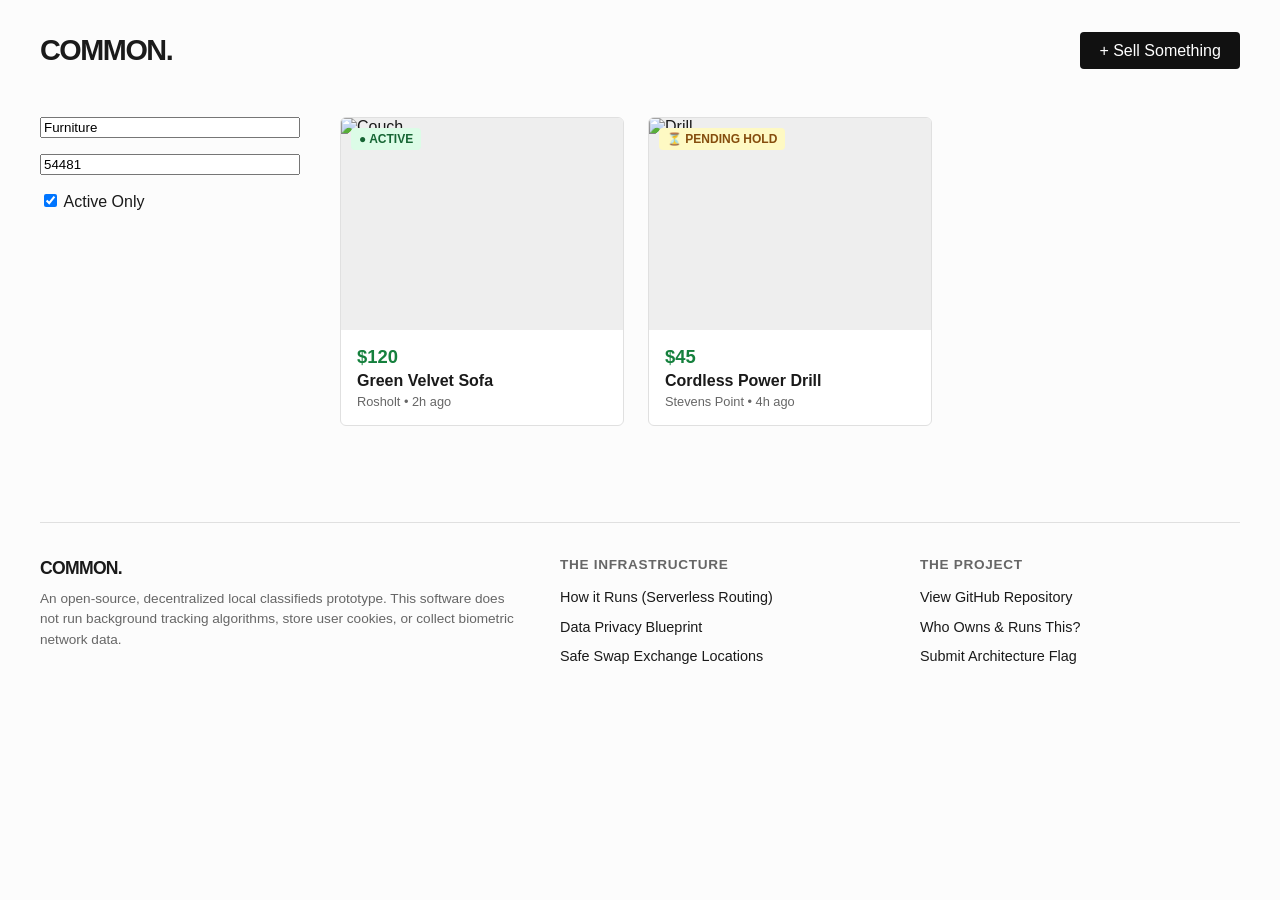
==== browse.html @ 691ca088 "Add footer section to browse.html Added footer with project and infrastructure information." ====
<!-- browse.html -->
<!DOCTYPE html>
<html lang="en">
<head>
    <meta charset="UTF-8"><title>Browse - COMMON.</title>
    <link rel="stylesheet" href="style.css">
    <style>
        .split { display: grid; grid-template-columns: 260px 1fr; gap: 2.5rem; max-width: 1200px; margin: 0 auto; }
        .sidebar { display: flex; flex-direction: column; gap: 1rem; }
        .feed-grid { display: grid; grid-template-columns: repeat(auto-fill, minmax(220px, 1fr)); gap: 1.5rem; }
        .card { background: var(--surface); border: 1px solid var(--border); border-radius: 6px; overflow: hidden; text-decoration: none; color: inherit; display: flex; flex-direction: column; }
        .img-wrap { position: relative; aspect-ratio: 4/3; background: #eee; }
        .img-wrap img { width: 100%; height: 100%; object-fit: cover; }
        .card-details { padding: 1rem; display: flex; flex-direction: column; gap: 0.25rem; }
        .price { font-size: 1.15rem; font-weight: 700; color: var(--accent-green); }
    </style>
</head>
<body>
    <header>
        <a href="index.html" class="logo-btn"><h1>COMMON.</h1></a>
        <a href="post.html" class="btn">+ Sell Something</a>
    </header>
    <main class="split">
        <aside class="sidebar">
            <input type="text" placeholder="Keywords..." value="Furniture">
            <input type="number" value="54481">
            <label><input type="checkbox" checked> Active Only</label>
        </aside>
        <section>
            <div class="feed-grid">
                <!-- Card 1: Active Household Listing -->
                <a href="#" class="card">
                    <div class="img-wrap">
                        <img src="https://unsplash.com" alt="Couch">
                        <div class="badge badge-active" style="position:absolute; top:10px; left:10px;">● Active</div>
                    </div>
                    <div class="card-details">
                        <span class="price">$120</span>
                        <h4 style="margin:0;">Green Velvet Sofa</h4>
                        <span style="font-size:0.8rem; color:var(--text-muted);">Rosholt • 2h ago</span>
                    </div>
                </a>
                <!-- Card 2: Pending Hold Household Listing -->
                <a href="#" class="card">
                    <div class="img-wrap">
                        <img src="https://unsplash.com" alt="Drill">
                        <div class="badge badge-pending" style="position:absolute; top:10px; left:10px;">⏳ Pending Hold</div>
                    </div>
                    <div class="card-details">
                        <span class="price">$45</span>
                        <h4 style="margin:0;">Cordless Power Drill</h4>
                        <span style="font-size:0.8rem; color:var(--text-muted);">Stevens Point • 4h ago</span>
                    </div>
                </a>
            </div>
        </section>
    </main>
    <footer>
    <div class="footer-brand">
        <h4>COMMON.</h4>
        <p>An open-source, decentralized local classifieds prototype. This software does not run background tracking algorithms, store user cookies, or collect biometric network data.</p>
    </div>
    
    <div class="footer-links">
        <h5>The Infrastructure</h5>
        <ul>
            <li><a href="#">How it Runs (Serverless Routing)</a></li>
            <li><a href="#">Data Privacy Blueprint</a></li>
            <li><a href="#">Safe Swap Exchange Locations</a></li>
        </ul>
    </div>

    <div class="footer-links">
        <h5>The Project</h5>
        <ul>
            <li><a href="https://github.com" target="_blank">View GitHub Repository</a></li>
            <li><a href="#">Who Owns & Runs This?</a></li>
            <li><a href="#">Submit Architecture Flag</a></li>
        </ul>
    </div>
</footer>

</body>
</html>
---- style.css ----
/* style.css */
:root { 
    --bg: #fcfcfc; 
    --surface: #ffffff;
    --text: #1a1a1a; 
    --text-muted: #666666;
    --border: #e0e0e0; 
    --accent-green: #15803d;
    --accent-gold: #a16207;
}

body { 
    font-family: -apple-system, BlinkMacSystemFont, "Segoe UI", Roboto, sans-serif; 
    background: var(--bg); 
    color: var(--text); 
    margin: 0; 
    padding: 2rem; 
}

/* Global Nav System */
header { 
    max-width: 1200px; 
    margin: 0 auto 3rem auto; 
    display: flex; 
    justify-content: space-between; 
    align-items: center;
}
.logo-btn { text-decoration: none; color: var(--text); }
h1 { font-size: 1.8rem; font-weight: 800; margin: 0; letter-spacing: -0.05em; }
.btn { background: #111; color: white; border: none; padding: 0.6rem 1.2rem; border-radius: 4px; font-weight: 500; cursor: pointer; text-decoration: none; }
.btn:hover { background: #333; }

/* Status Protocols used on feed and individual listings */
.badge { font-size: 0.75rem; font-weight: 700; padding: 0.25rem 0.5rem; border-radius: 4px; text-transform: uppercase; }
.badge-active { background: #dcfce7; color: #166534; }
.badge-pending { background: #fef9c3; color: #854d0e; }

/* Footer & Transparency Framework */
footer {
    max-width: 1200px;
    margin: 6rem auto 2rem auto;
    padding-top: 2rem;
    border-top: 1px solid var(--border);
    display: grid;
    grid-template-columns: 1.5fr 1fr 1fr;
    gap: 2.5rem;
    font-size: 0.9rem;
    line-height: 1.5;
}
.footer-brand h4 { font-size: 1.1rem; font-weight: 800; margin: 0 0 0.5rem 0; letter-spacing: -0.04em; }
.footer-brand p { color: var(--text-muted); margin: 0; font-size: 0.85rem; }
.footer-links h5 { font-size: 0.85rem; font-weight: 700; margin: 0 0 0.75rem 0; text-transform: uppercase; letter-spacing: 0.05em; color: var(--text-muted); }
.footer-links ul { list-style: none; padding: 0; margin: 0; }
.footer-links li { margin-bottom: 0.5rem; }
.footer-links a { color: var(--text); text-decoration: none; border-bottom: 1px dashed transparent; }
.footer-links a:hover { border-bottom-color: var(--text); }

@media (max-width: 768px) {
    footer { grid-template-columns: 1fr; gap: 1.5rem; text-align: center; }
}
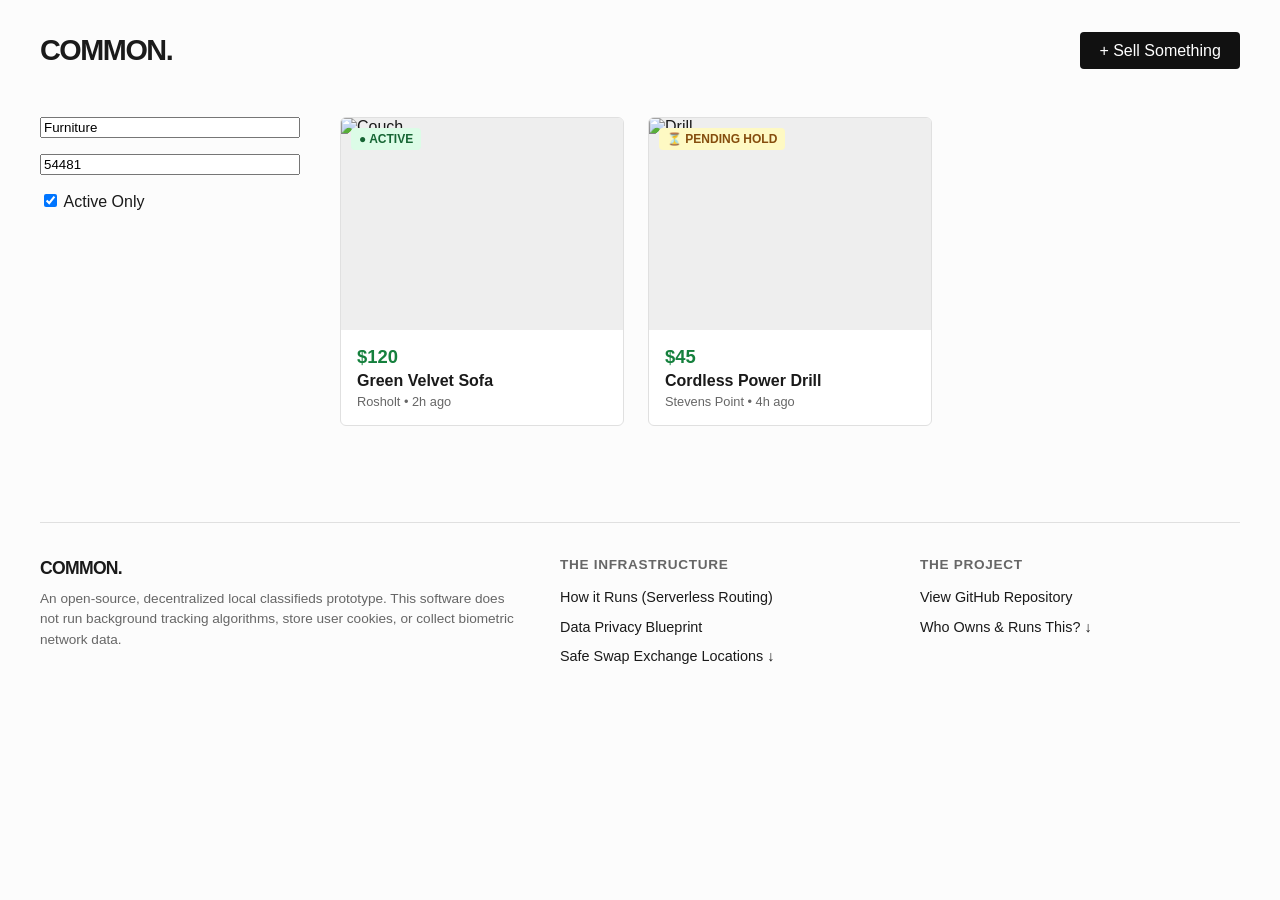
==== commit 681464f8: "Enhance footer with toggle functionality Added functionality to toggle safe swap exchange locations " ====
--- a/browse.html
+++ b/browse.html
@@ -29,7 +29,7 @@
         <section>
             <div class="feed-grid">
                 <!-- Card 1: Active Household Listing -->
-                <a href="#" class="card">
+                <a href="listing.html" class="card">
                     <div class="img-wrap">
                         <img src="https://unsplash.com" alt="Couch">
                         <div class="badge badge-active" style="position:absolute; top:10px; left:10px;">● Active</div>
@@ -61,24 +61,38 @@
         <p>An open-source, decentralized local classifieds prototype. This software does not run background tracking algorithms, store user cookies, or collect biometric network data.</p>
     </div>
     
-    <div class="footer-links">
-        <h5>The Infrastructure</h5>
-        <ul>
-            <li><a href="#">How it Runs (Serverless Routing)</a></li>
-            <li><a href="#">Data Privacy Blueprint</a></li>
-            <li><a href="#">Safe Swap Exchange Locations</a></li>
-        </ul>
-    </div>
+   <div class="footer-links">
+    <h5>The Infrastructure</h5>
+    <ul>
+        <li><a href="#">How it Runs (Serverless Routing)</a></li>
+        <li><a href="#">Data Privacy Blueprint</a></li>
+        <!-- Triggers global app.js module safely -->
+        <li>
+            <a href="javascript:void(0);" onclick="toggleSafeZones()" id="safeZoneToggleLink">Safe Swap Exchange Locations ↓</a>
+            <div id="safeZonePopup" style="display: none; margin-top: 0.75rem; padding: 1rem; background: #edf7ed; border: 1px solid #c3e6cb; border-radius: 6px; color: #1e4620;">
+                <ul id="safeLocationList" style="margin: 0; padding-left: 1.2rem;"></ul>
+            </div>
+        </li>
+    </ul>
+</div>
 
-    <div class="footer-links">
-        <h5>The Project</h5>
-        <ul>
-            <li><a href="https://github.com" target="_blank">View GitHub Repository</a></li>
-            <li><a href="#">Who Owns & Runs This?</a></li>
-            <li><a href="#">Submit Architecture Flag</a></li>
-        </ul>
-    </div>
+<div class="footer-links">
+    <h5>The Project</h5>
+    <ul>
+        <li><a href="https://github.com/SlothUIM/my-marketplace-project" target="_blank">View GitHub Repository</a></li>
+        <!-- Triggers global app.js module safely -->
+        <li>
+            <a href="javascript:void(0);" onclick="toggleOwnershipInfo()" id="ownerToggleLink">Who Owns & Runs This? ↓</a>
+            <div id="ownershipPopup" style="display: none; margin-top: 0.75rem; padding: 1rem; background: #f4f4f5; border: 1px solid var(--border); border-radius: 6px; color: #333;">
+                <strong>Nobody owns it. It is an open-source utility.</strong><br><br>
+                This platform is a transparent public prototype. The code is hosted on GitHub for anyone to copy, audit, or deploy locally.
+            </div>
+        </li>
+    </ul>
+</div>
+
 </footer>
+<script src="app.js"></script>
 
 </body>
 </html>
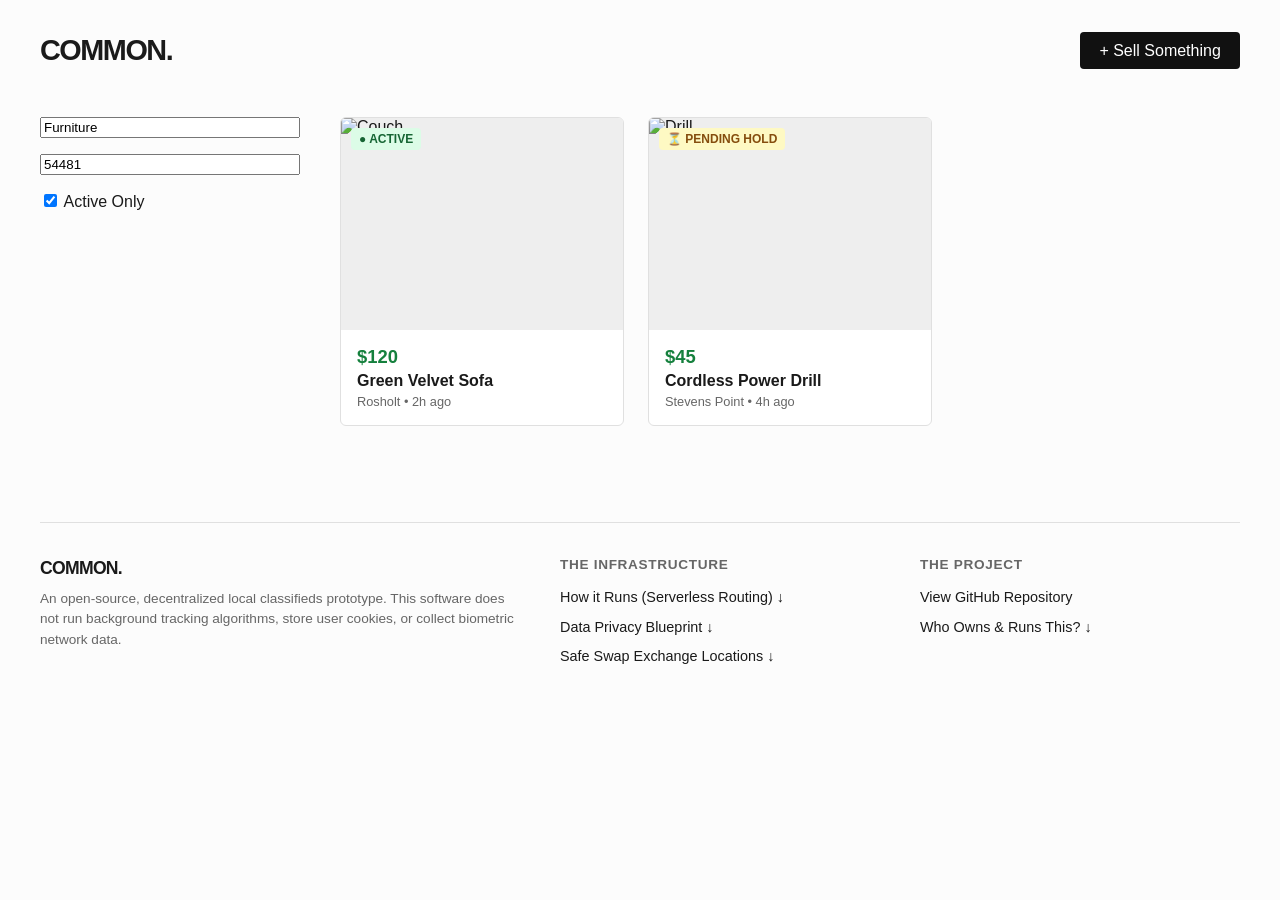
==== commit 288ce868: "Enhance footer with new links and toggle components Updated footer links and added new toggle compon" ====
--- a/browse.html
+++ b/browse.html
@@ -55,43 +55,62 @@
             </div>
         </section>
     </main>
-    <footer>
+<footer>
     <div class="footer-brand">
         <h4>COMMON.</h4>
         <p>An open-source, decentralized local classifieds prototype. This software does not run background tracking algorithms, store user cookies, or collect biometric network data.</p>
     </div>
     
-   <div class="footer-links">
-    <h5>The Infrastructure</h5>
-    <ul>
-        <li><a href="#">How it Runs (Serverless Routing)</a></li>
-        <li><a href="#">Data Privacy Blueprint</a></li>
-        <!-- Triggers global app.js module safely -->
-        <li>
-            <a href="javascript:void(0);" onclick="toggleSafeZones()" id="safeZoneToggleLink">Safe Swap Exchange Locations ↓</a>
-            <div id="safeZonePopup" style="display: none; margin-top: 0.75rem; padding: 1rem; background: #edf7ed; border: 1px solid #c3e6cb; border-radius: 6px; color: #1e4620;">
-                <ul id="safeLocationList" style="margin: 0; padding-left: 1.2rem;"></ul>
-            </div>
-        </li>
-    </ul>
-</div>
+    <div class="footer-links">
+        <h5>The Infrastructure</h5>
+        <ul>
+            <!-- 3. How It Runs Toggle Component -->
+            <li>
+                <a href="javascript:void(0);" onclick="toggleHowItRuns()" id="howItRunsToggleLink">How it Runs (Serverless Routing) ↓</a>
+                <div id="howItRunsPopup" style="display: none; margin-top: 0.75rem; padding: 1rem; background: #f4f4f5; border: 1px solid var(--border); border-radius: 6px; font-size: 0.85rem; color: #333; line-height: 1.4;">
+                    <strong>Stateless Architecture Protocol:</strong><br><br>
+                    This platform functions without a traditional central user database. When listings are created, data fields are stored as single-use transactional records indexed strictly by geographical location filters. 
+                    <br><br>
+                    Communication operates via transient server-side mail transfer relays that expire dynamically, meaning no persistent data footprints are retained once transactions close.
+                </div>
+            </li>
+            
+            <!-- 4. Data Privacy Blueprint Toggle Component -->
+            <li>
+                <a href="javascript:void(0);" onclick="togglePrivacyBlueprint()" id="privacyBlueprintToggleLink">Data Privacy Blueprint ↓</a>
+                <div id="privacyBlueprintPopup" style="display: none; margin-top: 0.75rem; padding: 1rem; background: #f4f4f5; border: 1px solid var(--border); border-radius: 6px; font-size: 0.85rem; color: #333; line-height: 1.4;">
+                    <strong>Uncompromising Anonymity Principles:</strong><br><br>
+                    • <strong>0 KB Tracking:</strong> No Facebook SDKs, Google Analytics script injections, or marketing tracking pixels are compiled into this application code.<br>
+                    • <strong>Endpoint Masking:</strong> Sensitive delivery data fields like phone handles or P2P financial signatures are scrambled via backend routing payloads, hidden from bots, and opened directly in device native environments securely.
+                </div>
+            </li>
+            
+            <!-- 1. Safe Swap Toggle Component -->
+            <li>
+                <a href="javascript:void(0);" onclick="toggleSafeZones()" id="safeZoneToggleLink">Safe Swap Exchange Locations ↓</a>
+                <div id="safeZonePopup" style="display: none; margin-top: 0.75rem; padding: 1rem; background: #edf7ed; border: 1px solid #c3e6cb; border-radius: 6px; font-size: 0.85rem; color: #1e4620; line-height: 1.4;">
+                    <ul id="safeLocationList" style="margin: 0; padding-left: 1.2rem;"></ul>
+                </div>
+            </li>
+        </ul>
+    </div>
 
-<div class="footer-links">
-    <h5>The Project</h5>
-    <ul>
-        <li><a href="https://github.com/SlothUIM/my-marketplace-project" target="_blank">View GitHub Repository</a></li>
-        <!-- Triggers global app.js module safely -->
-        <li>
-            <a href="javascript:void(0);" onclick="toggleOwnershipInfo()" id="ownerToggleLink">Who Owns & Runs This? ↓</a>
-            <div id="ownershipPopup" style="display: none; margin-top: 0.75rem; padding: 1rem; background: #f4f4f5; border: 1px solid var(--border); border-radius: 6px; color: #333;">
-                <strong>Nobody owns it. It is an open-source utility.</strong><br><br>
-                This platform is a transparent public prototype. The code is hosted on GitHub for anyone to copy, audit, or deploy locally.
-            </div>
-        </li>
-    </ul>
-</div>
+    <div class="footer-links">
+        <h5>The Project</h5>
+        <ul>
+            <li><a href="https://github.com" target="_blank">View GitHub Repository</a></li>
+            <!-- 2. Who Owns This Toggle Component -->
+            <li>
+                <a href="javascript:void(0);" onclick="toggleOwnershipInfo()" id="ownerToggleLink">Who Owns & Runs This? ↓</a>
+                <div id="ownershipPopup" style="display: none; margin-top: 0.75rem; padding: 1rem; background: #f4f4f5; border: 1px solid var(--border); border-radius: 6px; font-size: 0.85rem; color: #333; line-height: 1.4;">
+                    <strong>Nobody owns it. It is an open-source utility.</strong><br><br>
+                    This platform is a transparent public prototype born from real exhaustion with modern big-tech data tracking and web slop. The source files belong fully to the open-source software community.
+                </div>
+            </li>
+        </ul>
+    </div>
+</footer>
 
-</footer>
 <script src="app.js"></script>
 
 </body>
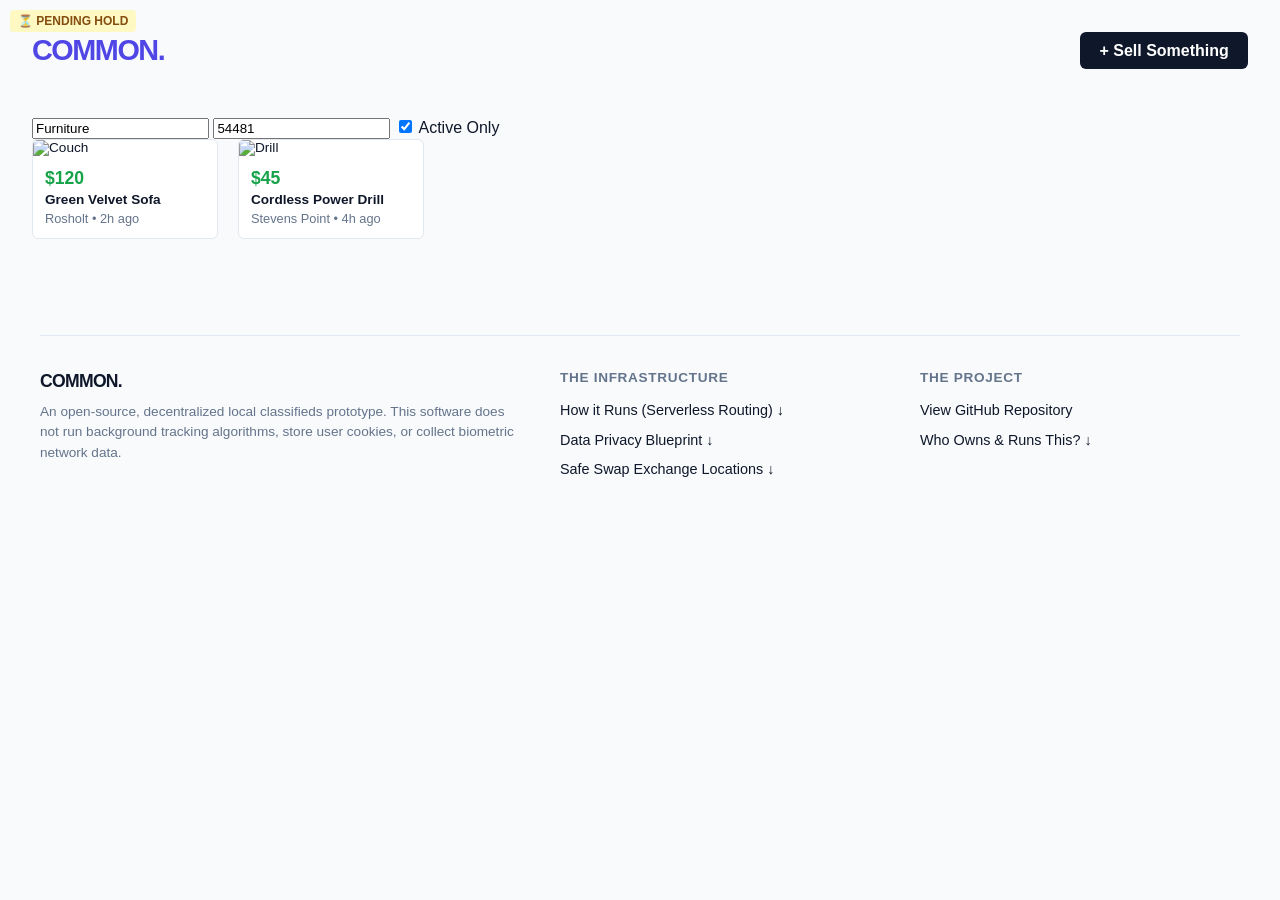
==== commit 39a01a45: "Revise feed grid and card styles for improved layout Updated the layout and styling of the feed grid" ====
--- a/browse.html
+++ b/browse.html
@@ -4,16 +4,30 @@
 <head>
     <meta charset="UTF-8"><title>Browse - COMMON.</title>
     <link rel="stylesheet" href="style.css">
-    <style>
-        .split { display: grid; grid-template-columns: 260px 1fr; gap: 2.5rem; max-width: 1200px; margin: 0 auto; }
-        .sidebar { display: flex; flex-direction: column; gap: 1rem; }
-        .feed-grid { display: grid; grid-template-columns: repeat(auto-fill, minmax(220px, 1fr)); gap: 1.5rem; }
-        .card { background: var(--surface); border: 1px solid var(--border); border-radius: 6px; overflow: hidden; text-decoration: none; color: inherit; display: flex; flex-direction: column; }
-        .img-wrap { position: relative; aspect-ratio: 4/3; background: #eee; }
-        .img-wrap img { width: 100%; height: 100%; object-fit: cover; }
-        .card-details { padding: 1rem; display: flex; flex-direction: column; gap: 0.25rem; }
-        .price { font-size: 1.15rem; font-weight: 700; color: var(--accent-green); }
-    </style>
+   <!-- browse.html - Compact Matrix Setup -->
+<style>
+    /* Replace the old feed-grid code with this */
+    .feed-grid { 
+        display: grid; 
+        grid-template-columns: repeat(auto-fill, minmax(180px, 1fr)); 
+        gap: 1.25rem; 
+    }
+    .card { 
+        background: var(--surface); 
+        border: 1px solid var(--border); 
+        border-radius: 6px; 
+        overflow: hidden; 
+        text-decoration: none; 
+        color: inherit; 
+        display: flex; 
+        flex-direction: column; 
+        font-size: 0.85rem; /* Slightly smaller typography to match smaller card */
+    }
+    .card:hover { border-color: var(--accent-indigo); }
+    .card-details { padding: 0.75rem; display: flex; flex-direction: column; gap: 0.2rem; }
+    .price { font-size: 1.1rem; font-weight: 700; color: var(--accent-green); }
+</style>
+
 </head>
 <body>
     <header>
--- a/style.css
+++ b/style.css
@@ -1,12 +1,14 @@
 /* style.css */
+/* style.css - Token Expansion Update */
 :root { 
-    --bg: #fcfcfc; 
+    --bg: #f8fafc; 
     --surface: #ffffff;
-    --text: #1a1a1a; 
-    --text-muted: #666666;
-    --border: #e0e0e0; 
-    --accent-green: #15803d;
-    --accent-gold: #a16207;
+    --text: #0f172a; 
+    --text-muted: #64748b;
+    --border: #e2e8f0; 
+    --accent-indigo: #4f46e5;
+    --accent-green: #16a34a;
+    --accent-gold: #ca8a04;
 }
 
 body { 
@@ -17,18 +19,27 @@
     padding: 2rem; 
 }
 
-/* Global Nav System */
+/* Expanded Grid Systems */
+.grid-6x {
+    display: grid;
+    grid-template-columns: repeat(auto-fill, minmax(180px, 1fr));
+    gap: 1.25rem;
+    max-width: 1300px;
+    margin: 0 auto;
+}
+
+/* Global Nav System Update */
 header { 
-    max-width: 1200px; 
+    max-width: 1300px; 
     margin: 0 auto 3rem auto; 
     display: flex; 
     justify-content: space-between; 
     align-items: center;
 }
 .logo-btn { text-decoration: none; color: var(--text); }
-h1 { font-size: 1.8rem; font-weight: 800; margin: 0; letter-spacing: -0.05em; }
-.btn { background: #111; color: white; border: none; padding: 0.6rem 1.2rem; border-radius: 4px; font-weight: 500; cursor: pointer; text-decoration: none; }
-.btn:hover { background: #333; }
+h1 { font-size: 1.8rem; font-weight: 800; margin: 0; letter-spacing: -0.05em; color: var(--accent-indigo); }
+.btn { background: var(--text); color: white; border: none; padding: 0.6rem 1.2rem; border-radius: 6px; font-weight: 600; cursor: pointer; text-decoration: none; }
+.btn:hover { background: #1e293b; }
 
 /* Status Protocols used on feed and individual listings */
 .badge { font-size: 0.75rem; font-weight: 700; padding: 0.25rem 0.5rem; border-radius: 4px; text-transform: uppercase; }
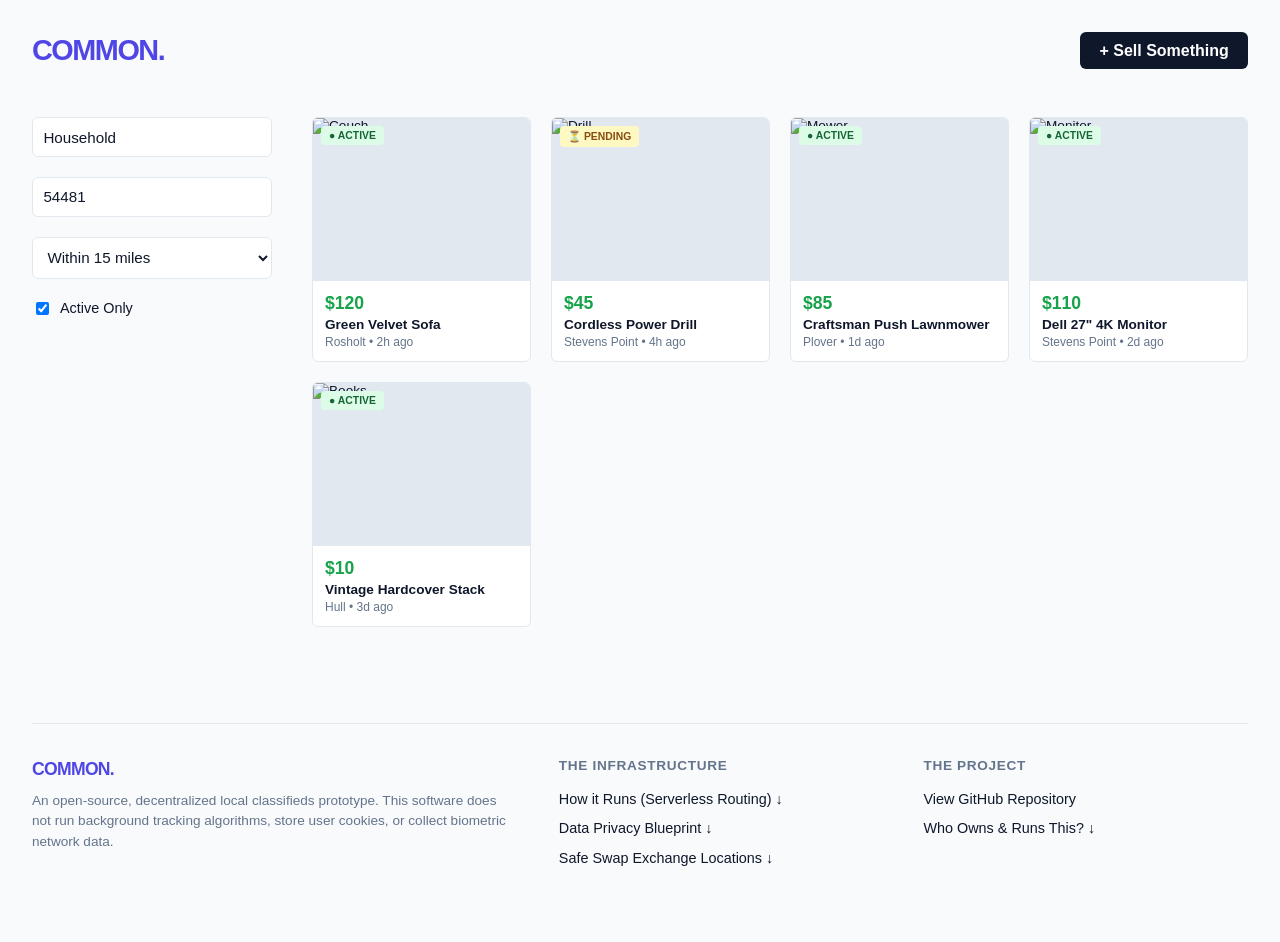
==== commit 11c5d24f: "Refactor browse.html for improved layout and features Updated the browse.html file to remove old sty" ====
--- a/browse.html
+++ b/browse.html
@@ -2,130 +2,150 @@
 <!DOCTYPE html>
 <html lang="en">
 <head>
-    <meta charset="UTF-8"><title>Browse - COMMON.</title>
+    <meta charset="UTF-8">
+    <title>Browse - COMMON.</title>
     <link rel="stylesheet" href="style.css">
-   <!-- browse.html - Compact Matrix Setup -->
-<style>
-    /* Replace the old feed-grid code with this */
-    .feed-grid { 
-        display: grid; 
-        grid-template-columns: repeat(auto-fill, minmax(180px, 1fr)); 
-        gap: 1.25rem; 
-    }
-    .card { 
-        background: var(--surface); 
-        border: 1px solid var(--border); 
-        border-radius: 6px; 
-        overflow: hidden; 
-        text-decoration: none; 
-        color: inherit; 
-        display: flex; 
-        flex-direction: column; 
-        font-size: 0.85rem; /* Slightly smaller typography to match smaller card */
-    }
-    .card:hover { border-color: var(--accent-indigo); }
-    .card-details { padding: 0.75rem; display: flex; flex-direction: column; gap: 0.2rem; }
-    .price { font-size: 1.1rem; font-weight: 700; color: var(--accent-green); }
-</style>
-
 </head>
 <body>
+
     <header>
         <a href="index.html" class="logo-btn"><h1>COMMON.</h1></a>
         <a href="post.html" class="btn">+ Sell Something</a>
     </header>
+
     <main class="split">
+        <!-- LEFT COLUMN: SIDEBAR CONTROLS -->
         <aside class="sidebar">
-            <input type="text" placeholder="Keywords..." value="Furniture">
+            <input type="text" placeholder="Keywords..." value="Household">
             <input type="number" value="54481">
+            <select>
+                <option>Within 15 miles</option>
+                <option>Within 30 miles</option>
+            </select>
             <label><input type="checkbox" checked> Active Only</label>
         </aside>
+
+        <!-- RIGHT COLUMN: CHRONOLOGICAL MATRIX SELECTION -->
         <section>
             <div class="feed-grid">
-                <!-- Card 1: Active Household Listing -->
+                
+                <!-- Card 1: Active Velvet Couch -->
                 <a href="listing.html" class="card">
                     <div class="img-wrap">
                         <img src="https://unsplash.com" alt="Couch">
-                        <div class="badge badge-active" style="position:absolute; top:10px; left:10px;">● Active</div>
+                        <div class="badge badge-active" style="position:absolute; top:8px; left:8px;">● Active</div>
                     </div>
                     <div class="card-details">
                         <span class="price">$120</span>
-                        <h4 style="margin:0;">Green Velvet Sofa</h4>
-                        <span style="font-size:0.8rem; color:var(--text-muted);">Rosholt • 2h ago</span>
+                        <h4 style="margin:0; font-weight:600; white-space:nowrap; overflow:hidden; text-overflow:ellipsis;">Green Velvet Sofa</h4>
+                        <span style="font-size:0.75rem; color:var(--text-muted);">Rosholt • 2h ago</span>
                     </div>
                 </a>
-                <!-- Card 2: Pending Hold Household Listing -->
+
+                <!-- Card 2: Pending Power Drill -->
                 <a href="#" class="card">
                     <div class="img-wrap">
                         <img src="https://unsplash.com" alt="Drill">
-                        <div class="badge badge-pending" style="position:absolute; top:10px; left:10px;">⏳ Pending Hold</div>
+                        <div class="badge badge-pending" style="position:absolute; top:8px; left:8px;">⏳ Pending</div>
                     </div>
                     <div class="card-details">
                         <span class="price">$45</span>
-                        <h4 style="margin:0;">Cordless Power Drill</h4>
-                        <span style="font-size:0.8rem; color:var(--text-muted);">Stevens Point • 4h ago</span>
+                        <h4 style="margin:0; font-weight:600; white-space:nowrap; overflow:hidden; text-overflow:ellipsis;">Cordless Power Drill</h4>
+                        <span style="font-size:0.75rem; color:var(--text-muted);">Stevens Point • 4h ago</span>
                     </div>
                 </a>
+
+                <!-- Card 3: Craftsman Mower -->
+                <a href="#" class="card">
+                    <div class="img-wrap">
+                        <img src="https://unsplash.com" alt="Mower">
+                        <div class="badge badge-active" style="position:absolute; top:8px; left:8px;">● Active</div>
+                    </div>
+                    <div class="card-details">
+                        <span class="price">$85</span>
+                        <h4 style="margin:0; font-weight:600; white-space:nowrap; overflow:hidden; text-overflow:ellipsis;">Craftsman Push Lawnmower</h4>
+                        <span style="font-size:0.75rem; color:var(--text-muted);">Plover • 1d ago</span>
+                    </div>
+                </a>
+
+                <!-- Card 4: Dell Monitor -->
+                <a href="#" class="card">
+                    <div class="img-wrap">
+                        <img src="https://unsplash.com" alt="Monitor">
+                        <div class="badge badge-active" style="position:absolute; top:8px; left:8px;">● Active</div>
+                    </div>
+                    <div class="card-details">
+                        <span class="price">$110</span>
+                        <h4 style="margin:0; font-weight:600; white-space:nowrap; overflow:hidden; text-overflow:ellipsis;">Dell 27" 4K Monitor</h4>
+                        <span style="font-size:0.75rem; color:var(--text-muted);">Stevens Point • 2d ago</span>
+                    </div>
+                </a>
+
+                <!-- Card 5: Vintage Books -->
+                <a href="#" class="card">
+                    <div class="img-wrap">
+                        <img src="https://unsplash.com" alt="Books">
+                        <div class="badge badge-active" style="position:absolute; top:8px; left:8px;">● Active</div>
+                    </div>
+                    <div class="card-details">
+                        <span class="price">$10</span>
+                        <h4 style="margin:0; font-weight:600; white-space:nowrap; overflow:hidden; text-overflow:ellipsis;">Vintage Hardcover Stack</h4>
+                        <span style="font-size:0.75rem; color:var(--text-muted);">Hull • 3d ago</span>
+                    </div>
+                </a>
+
             </div>
         </section>
     </main>
-<footer>
-    <div class="footer-brand">
-        <h4>COMMON.</h4>
-        <p>An open-source, decentralized local classifieds prototype. This software does not run background tracking algorithms, store user cookies, or collect biometric network data.</p>
-    </div>
-    
-    <div class="footer-links">
-        <h5>The Infrastructure</h5>
-        <ul>
-            <!-- 3. How It Runs Toggle Component -->
-            <li>
-                <a href="javascript:void(0);" onclick="toggleHowItRuns()" id="howItRunsToggleLink">How it Runs (Serverless Routing) ↓</a>
-                <div id="howItRunsPopup" style="display: none; margin-top: 0.75rem; padding: 1rem; background: #f4f4f5; border: 1px solid var(--border); border-radius: 6px; font-size: 0.85rem; color: #333; line-height: 1.4;">
-                    <strong>Stateless Architecture Protocol:</strong><br><br>
-                    This platform functions without a traditional central user database. When listings are created, data fields are stored as single-use transactional records indexed strictly by geographical location filters. 
-                    <br><br>
-                    Communication operates via transient server-side mail transfer relays that expire dynamically, meaning no persistent data footprints are retained once transactions close.
-                </div>
-            </li>
-            
-            <!-- 4. Data Privacy Blueprint Toggle Component -->
-            <li>
-                <a href="javascript:void(0);" onclick="togglePrivacyBlueprint()" id="privacyBlueprintToggleLink">Data Privacy Blueprint ↓</a>
-                <div id="privacyBlueprintPopup" style="display: none; margin-top: 0.75rem; padding: 1rem; background: #f4f4f5; border: 1px solid var(--border); border-radius: 6px; font-size: 0.85rem; color: #333; line-height: 1.4;">
-                    <strong>Uncompromising Anonymity Principles:</strong><br><br>
-                    • <strong>0 KB Tracking:</strong> No Facebook SDKs, Google Analytics script injections, or marketing tracking pixels are compiled into this application code.<br>
-                    • <strong>Endpoint Masking:</strong> Sensitive delivery data fields like phone handles or P2P financial signatures are scrambled via backend routing payloads, hidden from bots, and opened directly in device native environments securely.
-                </div>
-            </li>
-            
-            <!-- 1. Safe Swap Toggle Component -->
-            <li>
-                <a href="javascript:void(0);" onclick="toggleSafeZones()" id="safeZoneToggleLink">Safe Swap Exchange Locations ↓</a>
-                <div id="safeZonePopup" style="display: none; margin-top: 0.75rem; padding: 1rem; background: #edf7ed; border: 1px solid #c3e6cb; border-radius: 6px; font-size: 0.85rem; color: #1e4620; line-height: 1.4;">
-                    <ul id="safeLocationList" style="margin: 0; padding-left: 1.2rem;"></ul>
-                </div>
-            </li>
-        </ul>
-    </div>
 
-    <div class="footer-links">
-        <h5>The Project</h5>
-        <ul>
-            <li><a href="https://github.com" target="_blank">View GitHub Repository</a></li>
-            <!-- 2. Who Owns This Toggle Component -->
-            <li>
-                <a href="javascript:void(0);" onclick="toggleOwnershipInfo()" id="ownerToggleLink">Who Owns & Runs This? ↓</a>
-                <div id="ownershipPopup" style="display: none; margin-top: 0.75rem; padding: 1rem; background: #f4f4f5; border: 1px solid var(--border); border-radius: 6px; font-size: 0.85rem; color: #333; line-height: 1.4;">
-                    <strong>Nobody owns it. It is an open-source utility.</strong><br><br>
-                    This platform is a transparent public prototype born from real exhaustion with modern big-tech data tracking and web slop. The source files belong fully to the open-source software community.
-                </div>
-            </li>
-        </ul>
-    </div>
-</footer>
+    <footer>
+        <div class="footer-brand">
+            <h4>COMMON.</h4>
+            <p>An open-source, decentralized local classifieds prototype. This software does not run background tracking algorithms, store user cookies, or collect biometric network data.</p>
+        </div>
+        
+        <div class="footer-links">
+            <h5>The Infrastructure</h5>
+            <ul>
+                <li>
+                    <a href="javascript:void(0);" onclick="toggleHowItRuns()" id="howItRunsToggleLink">How it Runs (Serverless Routing) ↓</a>
+                    <div id="howItRunsPopup" style="display: none; margin-top: 0.75rem; padding: 1rem; background: #f4f4f5; border: 1px solid var(--border); border-radius: 6px; font-size: 0.85rem; color: #333; line-height: 1.4;">
+                        <strong>Stateless Architecture Protocol:</strong><br><br>
+                        This platform functions without a traditional central user database. When listings are created, data fields are stored as single-use transactional records indexed strictly by geographical location filters.
+                    </div>
+                </li>
+                <li>
+                    <a href="javascript:void(0);" onclick="togglePrivacyBlueprint()" id="privacyBlueprintToggleLink">Data Privacy Blueprint ↓</a>
+                    <div id="privacyBlueprintPopup" style="display: none; margin-top: 0.75rem; padding: 1rem; background: #f4f4f5; border: 1px solid var(--border); border-radius: 6px; font-size: 0.85rem; color: #333; line-height: 1.4;">
+                        <strong>Uncompromising Anonymity Principles:</strong><br><br>
+                        • 0 KB Tracking compiled into this application code.<br>
+                        • Sensitive endpoints remain masked from public scrapers natively.
+                    </div>
+                </li>
+                <li>
+                    <a href="javascript:void(0);" onclick="toggleSafeZones()" id="safeZoneToggleLink">Safe Swap Exchange Locations ↓</a>
+                    <div id="safeZonePopup" style="display: none; margin-top: 0.75rem; padding: 1rem; background: #edf7ed; border: 1px solid #c3e6cb; border-radius: 6px; font-size: 0.85rem; color: #1e4620; line-height: 1.4;">
+                        <ul id="safeLocationList" style="margin: 0; padding-left: 1.2rem;"></ul>
+                    </div>
+                </li>
+            </ul>
+        </div>
 
-<script src="app.js"></script>
+        <div class="footer-links">
+            <h5>The Project</h5>
+            <ul>
+                <li><a href="https://github.com" target="_blank">View GitHub Repository</a></li>
+                <li>
+                    <a href="javascript:void(0);" onclick="toggleOwnershipInfo()" id="ownerToggleLink">Who Owns & Runs This? ↓</a>
+                    <div id="ownershipPopup" style="display: none; margin-top: 0.75rem; padding: 1rem; background: #f4f4f5; border: 1px solid var(--border); border-radius: 6px; font-size: 0.85rem; color: #333; line-height: 1.4;">
+                        <strong>Nobody owns it. It is an open-source utility.</strong><br><br>
+                        This platform is a transparent public prototype born from real exhaustion with modern big-tech data tracking and web slop.
+                    </div>
+                </li>
+            </ul>
+        </div>
+    </footer>
 
+    <script src="app.js"></script>
 </body>
 </html>
--- a/style.css
+++ b/style.css
@@ -1,5 +1,4 @@
-/* style.css */
-/* style.css - Token Expansion Update */
+/* style.css - Token Expansion & Split Matrix Update */
 :root { 
     --bg: #f8fafc; 
     --surface: #ffffff;
@@ -19,16 +18,7 @@
     padding: 2rem; 
 }
 
-/* Expanded Grid Systems */
-.grid-6x {
-    display: grid;
-    grid-template-columns: repeat(auto-fill, minmax(180px, 1fr));
-    gap: 1.25rem;
-    max-width: 1300px;
-    margin: 0 auto;
-}
-
-/* Global Nav System Update */
+/* Global Nav System */
 header { 
     max-width: 1300px; 
     margin: 0 auto 3rem auto; 
@@ -41,14 +31,76 @@
 .btn { background: var(--text); color: white; border: none; padding: 0.6rem 1.2rem; border-radius: 6px; font-weight: 600; cursor: pointer; text-decoration: none; }
 .btn:hover { background: #1e293b; }
 
-/* Status Protocols used on feed and individual listings */
-.badge { font-size: 0.75rem; font-weight: 700; padding: 0.25rem 0.5rem; border-radius: 4px; text-transform: uppercase; }
+/* The Fixed Two-Column Split Architecture */
+.split { 
+    display: grid; 
+    grid-template-columns: 240px 1fr; 
+    gap: 2.5rem; 
+    max-width: 1300px; 
+    margin: 0 auto; 
+}
+
+/* Sidebar Navigation Layout Fields */
+.sidebar { 
+    display: flex; 
+    flex-direction: column; 
+    gap: 1.25rem; 
+}
+.sidebar input[type="text"], .sidebar input[type="number"], .sidebar select {
+    padding: 0.65rem;
+    border: 1px solid var(--border);
+    border-radius: 6px;
+    font-size: 0.95rem;
+    background: var(--surface);
+    color: var(--text);
+    width: 100%;
+    box-sizing: border-box;
+}
+.sidebar label {
+    font-size: 0.9rem;
+    font-weight: 500;
+    display: flex;
+    align-items: center;
+    gap: 0.5rem;
+    cursor: pointer;
+}
+
+/* The Dense 180px Card Matrix */
+.feed-grid { 
+    display: grid; 
+    grid-template-columns: repeat(auto-fill, minmax(180px, 1fr)); 
+    gap: 1.25rem; 
+}
+
+.card { 
+    background: var(--surface); 
+    border: 1px solid var(--border); 
+    border-radius: 6px; 
+    overflow: hidden; 
+    text-decoration: none; 
+    color: inherit; 
+    display: flex; 
+    flex-direction: column; 
+    font-size: 0.85rem;
+    position: relative;
+    transition: border-color 0.15s ease;
+}
+.card:hover { border-color: var(--accent-indigo); }
+
+.img-wrap { position: relative; aspect-ratio: 4/3; background: #e2e8f0; width: 100%; }
+.img-wrap img { width: 100%; height: 100%; object-fit: cover; display: block; }
+
+/* Status Badge Overlays */
+.badge { font-size: 0.65rem; font-weight: 700; padding: 0.25rem 0.5rem; border-radius: 4px; text-transform: uppercase; }
 .badge-active { background: #dcfce7; color: #166534; }
 .badge-pending { background: #fef9c3; color: #854d0e; }
 
-/* Footer & Transparency Framework */
+.card-details { padding: 0.75rem; display: flex; flex-direction: column; gap: 0.2rem; }
+.price { font-size: 1.1rem; font-weight: 700; color: var(--accent-green); }
+
+/* Unified Footer Layout */
 footer {
-    max-width: 1200px;
+    max-width: 1300px;
     margin: 6rem auto 2rem auto;
     padding-top: 2rem;
     border-top: 1px solid var(--border);
@@ -58,14 +110,10 @@
     font-size: 0.9rem;
     line-height: 1.5;
 }
-.footer-brand h4 { font-size: 1.1rem; font-weight: 800; margin: 0 0 0.5rem 0; letter-spacing: -0.04em; }
+.footer-brand h4 { font-size: 1.1rem; font-weight: 800; margin: 0 0 0.5rem 0; letter-spacing: -0.04em; color: var(--accent-indigo); }
 .footer-brand p { color: var(--text-muted); margin: 0; font-size: 0.85rem; }
 .footer-links h5 { font-size: 0.85rem; font-weight: 700; margin: 0 0 0.75rem 0; text-transform: uppercase; letter-spacing: 0.05em; color: var(--text-muted); }
 .footer-links ul { list-style: none; padding: 0; margin: 0; }
 .footer-links li { margin-bottom: 0.5rem; }
-.footer-links a { color: var(--text); text-decoration: none; border-bottom: 1px dashed transparent; }
-.footer-links a:hover { border-bottom-color: var(--text); }
-
-@media (max-width: 768px) {
-    footer { grid-template-columns: 1fr; gap: 1.5rem; text-align: center; }
-}
+.footer-links a { color: var(--text); text-decoration: none; }
+.footer-links a:hover { color: var(--accent-indigo); }
